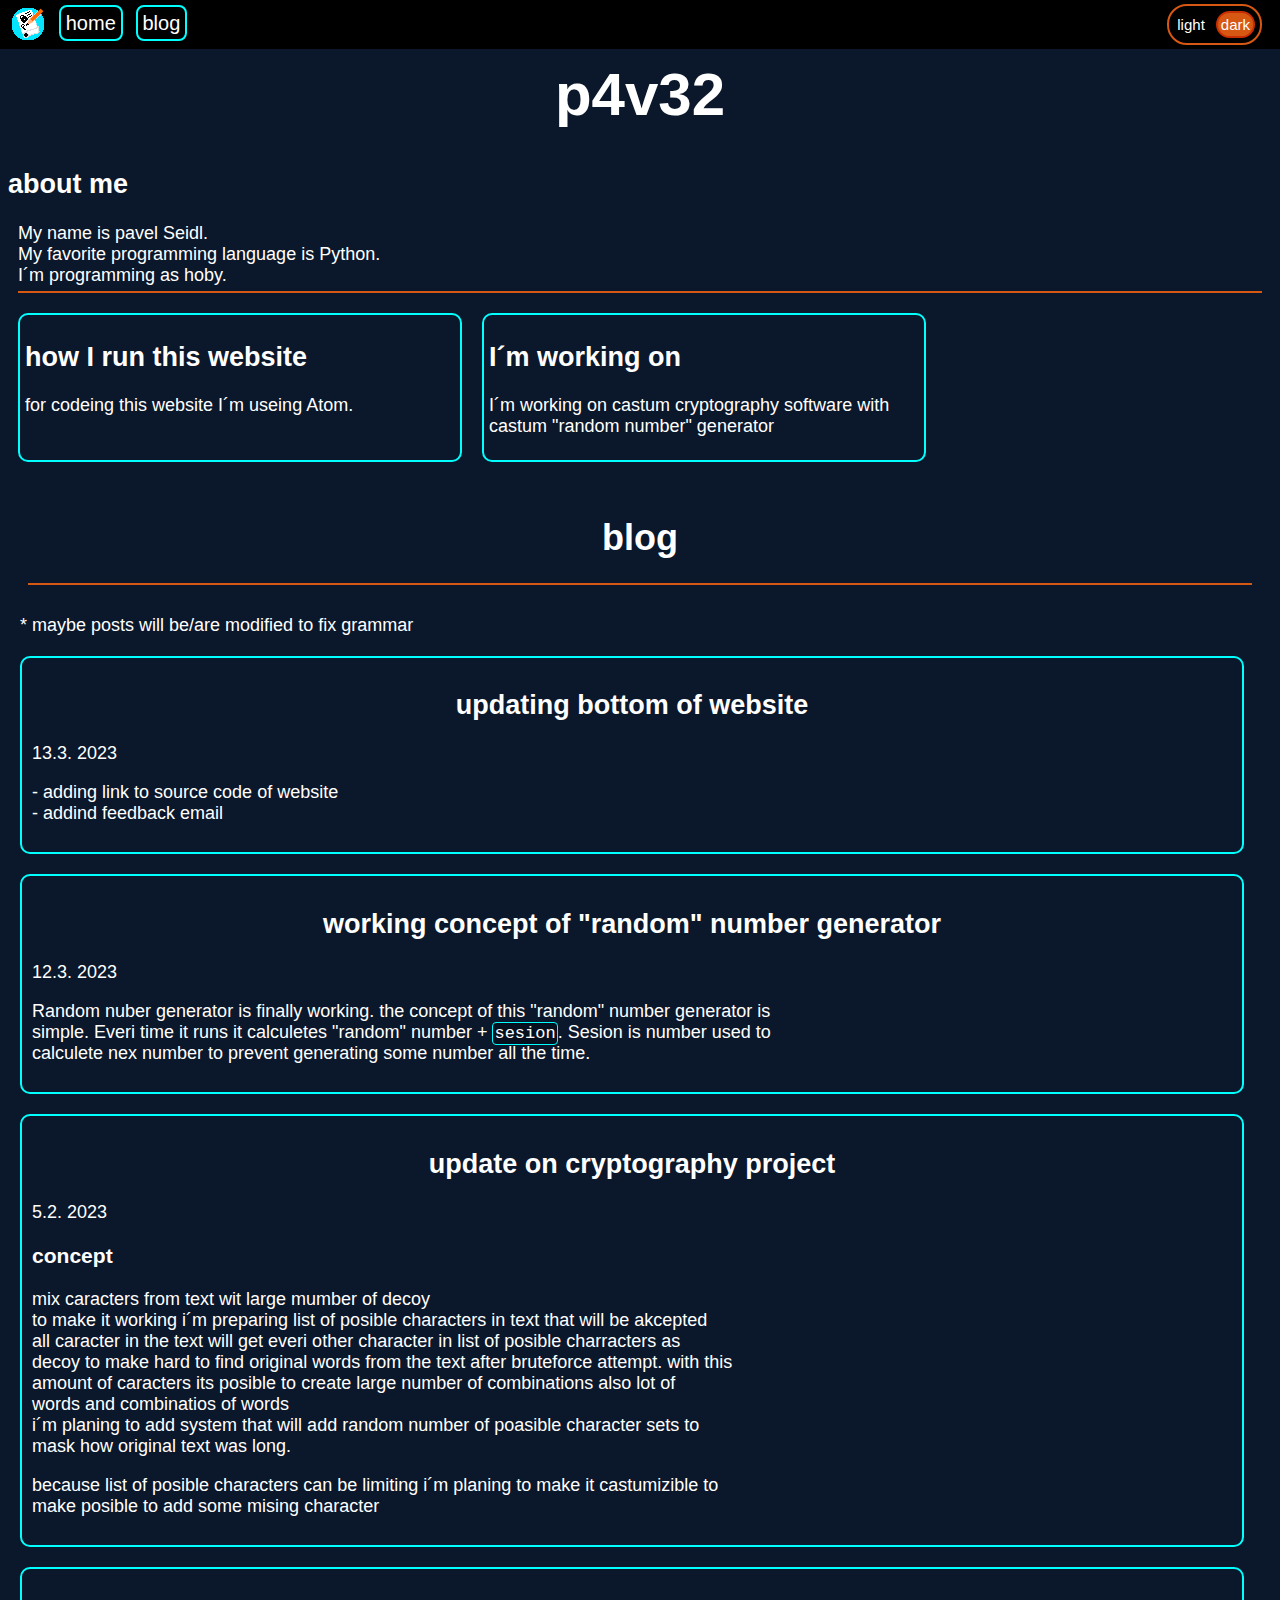
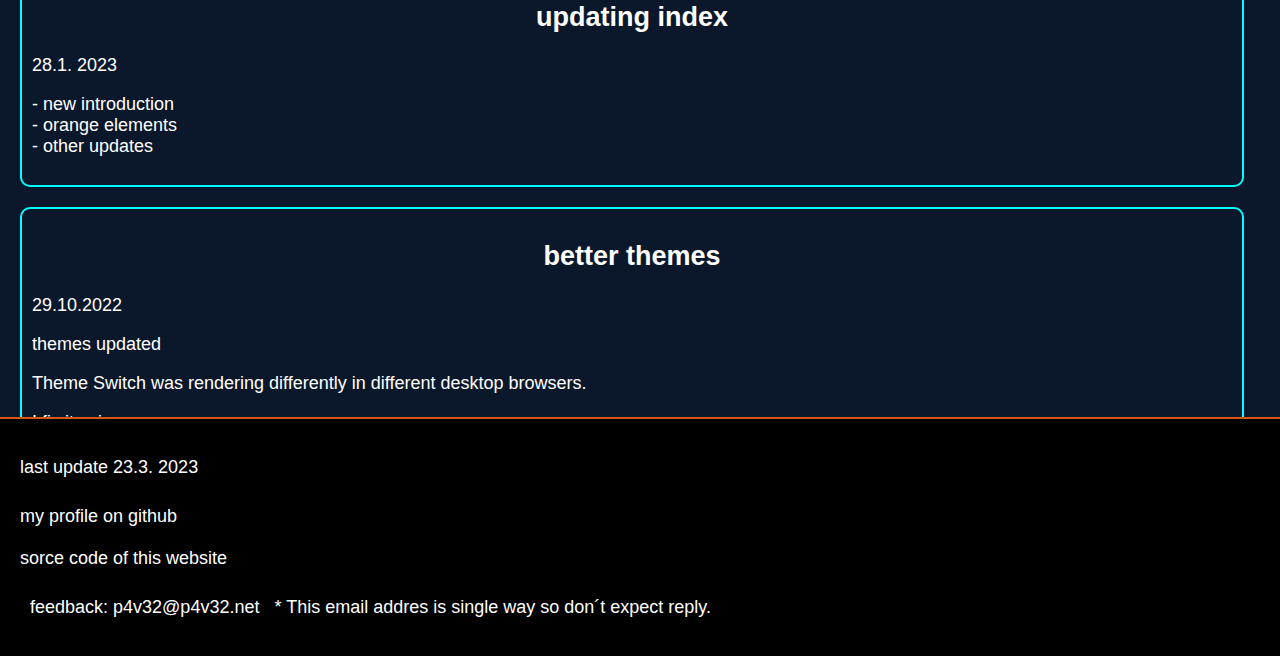
==== index.html @ ca7249e0 "updating time" ====
<!DOCTYPE html>
<html>
  <head>
    <title>p4v32 home</title>
    <link rel="icon" type="image/x-icon" href="favicon.ico">
    <link href="stiles.css" rel="stylesheet">
  </head>
  <body>
    <div class="minemenu">
      <div id="minemenul">
     <img src="logo.png" alt="logo" class="logo">
     <a href="index.html">home</a>
     <a href="#blog">blog</a>


       </div>
<script src="svitch.js"></script>

    <table class="themetogle">

    <tr>
    <td>
     <button type="button" name="button" style="padding:3px;
     background-color:black;
     font-size:15px;
     color:white;
     border: 0px solid" id="butonlight"
     onclick="lighti();">
     light</button>
    </td>
    <td>
     <button type="button" name="button" style="padding:3px;
     background-color:var(--myorange);
     font-size:15px;
     color:white;
     border: 2px solid var(--myorange2);
     border-radius: 20px;" id="butondark"
     onclick="darki();">
    dark</button>
    </td>
    </tr>
    </table>
    </div>

<div class="main">



    <h1 class="largehadding">p4v32</h1>
    <h2>about me</h2>
   <p id="intro">My name is pavel Seidl. <br>
      My favorite programming language is Python. <br>
      I´m programming as hoby.<br>
      </p>
<div id="flex">



      <div class="top">

      <h2>how I run this website</h2>
      <p> for codeing this website I´m useing Atom.</p>
       </div>

<div class="top">
  <h2>I´m working on</h2>
  <p>I´m working on castum cryptography software with <br>
    castum "random number" generator </p>
</div>

<div class="separator">
  <h1>blog</h1>
</div>

   <div class="postbackround" id="blog">
     <p style="margin-left:20px;">* maybe posts will be/are modified to fix grammar</p>

<div class="posts">
  <h2 style="text-align: center;">updating bottom of website</h2>
  <p>13.3. 2023</p>
    <p>- adding link to source code of website <br>
       - addind feedback email</p>
</div>

<div class="posts">
  <h2 style="text-align: center;">working concept of "random" number generator</h2>
  <p>12.3. 2023</p>

  <p>Random nuber generator is finally working. the concept of this "random" number generator is <br>
    simple. Everi time it runs it calculetes "random" number + <code>sesion</code>. Sesion is number used to<br>
    calculete nex number to prevent generating some number all the time.</p>
</div>

<div class="posts">
  <h2 style="text-align: center;">update on cryptography project</h2>
  <p>5.2. 2023</p>
  <h3>concept</h3>
  <p>mix caracters from text wit large mumber of decoy <br>
  to make it working i´m preparing list of posible characters in text that will be akcepted <br>
  all caracter in the text will get everi other character in list of posible charracters as <br>
  decoy to make hard to find original words from the text after bruteforce attempt. with this <br>
  amount of caracters its posible to create large number of combinations also lot of <br>
  words and combinatios of words<br>
  i´m planing to add system that will add random number of poasible character sets to <br>mask how
  original text was long.
  </p>
  <p>because list of posible characters can be limiting i´m planing to make it castumizible to <br>
     make posible to add some mising character</p>
</div>

<div class="posts">
  <h2 style="text-align:center">updating index</h2>
  <p>28.1. 2023</p>
  <p> - new introduction <br> - orange elements <br>- other updates</p>
</div>
     <div class="posts">
       <h2 style="text-align:center">better themes</h2>
       <p>29.10.2022</p>
       <p>themes updated</p>
       <p>Theme Switch was rendering differently in different desktop browsers.</p>
       <p>I fix it using css</p>
       <p>on smartphone it's not fulli fixed</p>
     </div>
    <div class="posts">
      <h2 style="text-align: center">themes fixed</h2>
      <p>27.10.2022</p>
      <p>The theme Switch is finally working.</p>
      <p>The Switch are 2 buttons with css and js.</p>
    </div>
    <div class="posts">
      <h2 style="text-align: center">The first post</h2>
      <p>26.10. 2022</p>
      <p>This webpage is in development.</p>
      <p>The theme toggle is broken.</p>
      <p>On this page are testing post.</p>
    </div>

    </div>
  </div>




   <div class="bottom">
     <div id="links">
     <p>last update 23.3. 2023</p>
     <a href="https://github.com/p4v32">my profile on github</a><br><br>
     <a href="https://github.com/p4v32/p4v32-web">sorce code of this website</a>
     <p><a href="mailto:p4v32@p4v32.net?subject=feedback">feedback: p4v32@p4v32.net</a> * This email addres is  single way so don´t expect reply.</p>

   </div>
  </body>
</html>
---- stiles.css ----
:root{
  --codebg: #07101e;
  --codeborder: Cyan;
  --myorange:#d65813;
  --myorange2:#c72e04;
  --linkcolor:Cyan;
}

::-webkit-scrollbar{
  width: 10px;
  height: 10px;
  background: var(--codebg);
  border-radius: 10px;
}
::-webkit-scrollbar-thumb{
  background: gray;
  border-radius: 10px;
}
::-webkit-scrollbar-track{
  border-radius: 10px;
}

body{
  background-color:#0b172a;
  color:white;
  font-family: sans-serif;
  border-color: Cyan;
  font-size: 17px;
  overflow-x: hidden;
  }

.main{
    margin-top: 60px;
    font-family: sans-serif;
    font-size: 18px;
    border-color: inherit;

  }
.top{
  border: 2px solid;
  border-color: inherit;
  padding: 5px;
  margin: 10px;
  border-radius: 10px;
  max-width: 450px;
  min-width: 430px;
/*  float: left; */
}
#flex{
  display: flex;
  flex-direction: row;
  flex-flow: wrap;
  border-color: inherit;
}

.minemenu{
  background-color:black;
  text-align: left;
  padding:12px;
  margin-left: -8px;
  margin-right: -8px;
  position: fixed;
  top:0;
  width: 100%;
  margin-bottom: 5px;
  }

.minemenu a{

  color:white;
  text-decoration:none;
  margin:4px;
  border: 2px solid Cyan;
  border-radius: 8px;
  font-size:20px;
  padding: 5px;
  }
#minemenul{
  float: left;
}

#intro{
  border-bottom: 2px solid var(--myorange);
  margin: 10px;
  padding-bottom: 5px;
}
.largehadding{
  font-size: 60px;
  text-align: center;
}
.tablestyle{
  border: 2px solid;
  border-color: inherit;
  border-radius: 8px;
  margin-top: 20px;
  margin-left: 10px;
  text-align: center;
  border-spacing: 10px;
  font-family: monospace;
  text-decoration: none;
  }
.tablestyle a{
  color: white;
  padding: 10px;
  text-decoration: none;
  }
.tablestyle td{
  border: 2px solid;
  border-color: inherit;
  border-radius: 8px;
  padding: 20px;
  font-size: inherit;
  }
.tablestyle tr{
  border-color: inherit;
}
.tablestyle th{
  padding: 6px;
  font-size: 20px;
}
.posts{
  background-color: inherit;
  text-align: left;
  border: 2px solid;
  border-color: inherit;
  border-radius: 10px;
  color: inherit;
  margin: 20px;
  padding: 10px;
}
.separator{
  text-align: center;
  width: 100%;
  border-bottom: 2px solid var(--myorange);
  margin: 20px;
  }


.themetogle{
/*  position: absolute;
  right: 0px;
  top: 0px;*/
  float: right;
  margin-top: -8px;
  margin-bottom: -8px;
  margin-right: 30px;
  border: 2px solid var(--myorange);
  border-radius: 20px;
}
.themetogle td{
  padding:3px;
  font-size: 15px;
  font-weight: bold;
}

.postbackround{
  margin:-8px;
  margin-bottom: -20px;
  padding-bottom: 30px;
  max-height: 1400px;
  width: 100%;
  overflow-y: auto;
  border-color: inherit;
}
.bottom{
  background-color:black;
  text-align: left;
  padding:10px;
  margin:-8px;
  margin-top: 10px;
  color: white;
  width: 100%;
  border-top: 2px solid var(--myorange);
  overflow: hidden;
  position: sticky;

}
.bottom a{
  color: white;
  text-decoration: none;
  padding: 10px;


}
.bottom p{
  padding: 10px;
}
#license{
  max-width: 500px;
  position: absolute;
  right: 0;
  bottom: 0;
  margin-right: 10px;
  margin-bottom: 20px;
  text-align: center;


}

#links{
  float: left;
}

.logo{
  margin-top: -10px;
  margin-bottom: -10px;
  margin-right: 6px;
}

.codeblock{
  background-color: var(--codebg);
  border: 2px solid;
  border-color: var(--codeborder);
  border-radius: 10px;
  padding: 5px;
  max-width: 800px;
  margin-top: 5px;
  color: inherit;
  font-family: monospace;
  font-size: 17px;
  white-space: pre;
  overflow-x: scroll;
}

code{
  background-color: var(--codebg);
  border: 1px solid;
  border-color: var(--codeborder);
  border-radius: 4px;
  padding: 1px;
  max-width: 800px;
  color: inherit;
  font-family: monospace;
  font-size: 17px;
}

#content{
  margin-top: 80px;
  margin-left: 50px;
}

#side{
  background-color: black;
  max-width: 150px;
  position: fixed;
  left: 0;
  top: 0;
  margin-top: 45px;
  height: 100%;
  padding: 20px;
  font-size: 20px;
  color: white;
  }

#side a{
  color: Cyan;
}

.toggle{
  position: fixed;
  left: 0;
  top: 0;
  margin-top: 55px;
  margin-left: 4px;
  background-color: var(--myorange);
  color: white;
  border-Color: var(--myorange2);
  border-radius: 12px;
  height: 30px;
}

.orangeline{
  border-bottom: 2px solid var(--myorange);
  width: 100%;
  margin-right: 100px;
}
li{
  color: Cyan;
}
a{
  color: var(--linkcolor);
  }

@media (max-width: 470px){
  .themetogle{
    margin-top: 10px;
    margin-bottom: -8px;
  }

  .main{
    margin-top: 100px;
  }
  #content{
    margin-top: 100px;
  }

  .toggle{
    margin-top: 75px;
  }
  #flex{
    margin-left: 0%;
  }

}
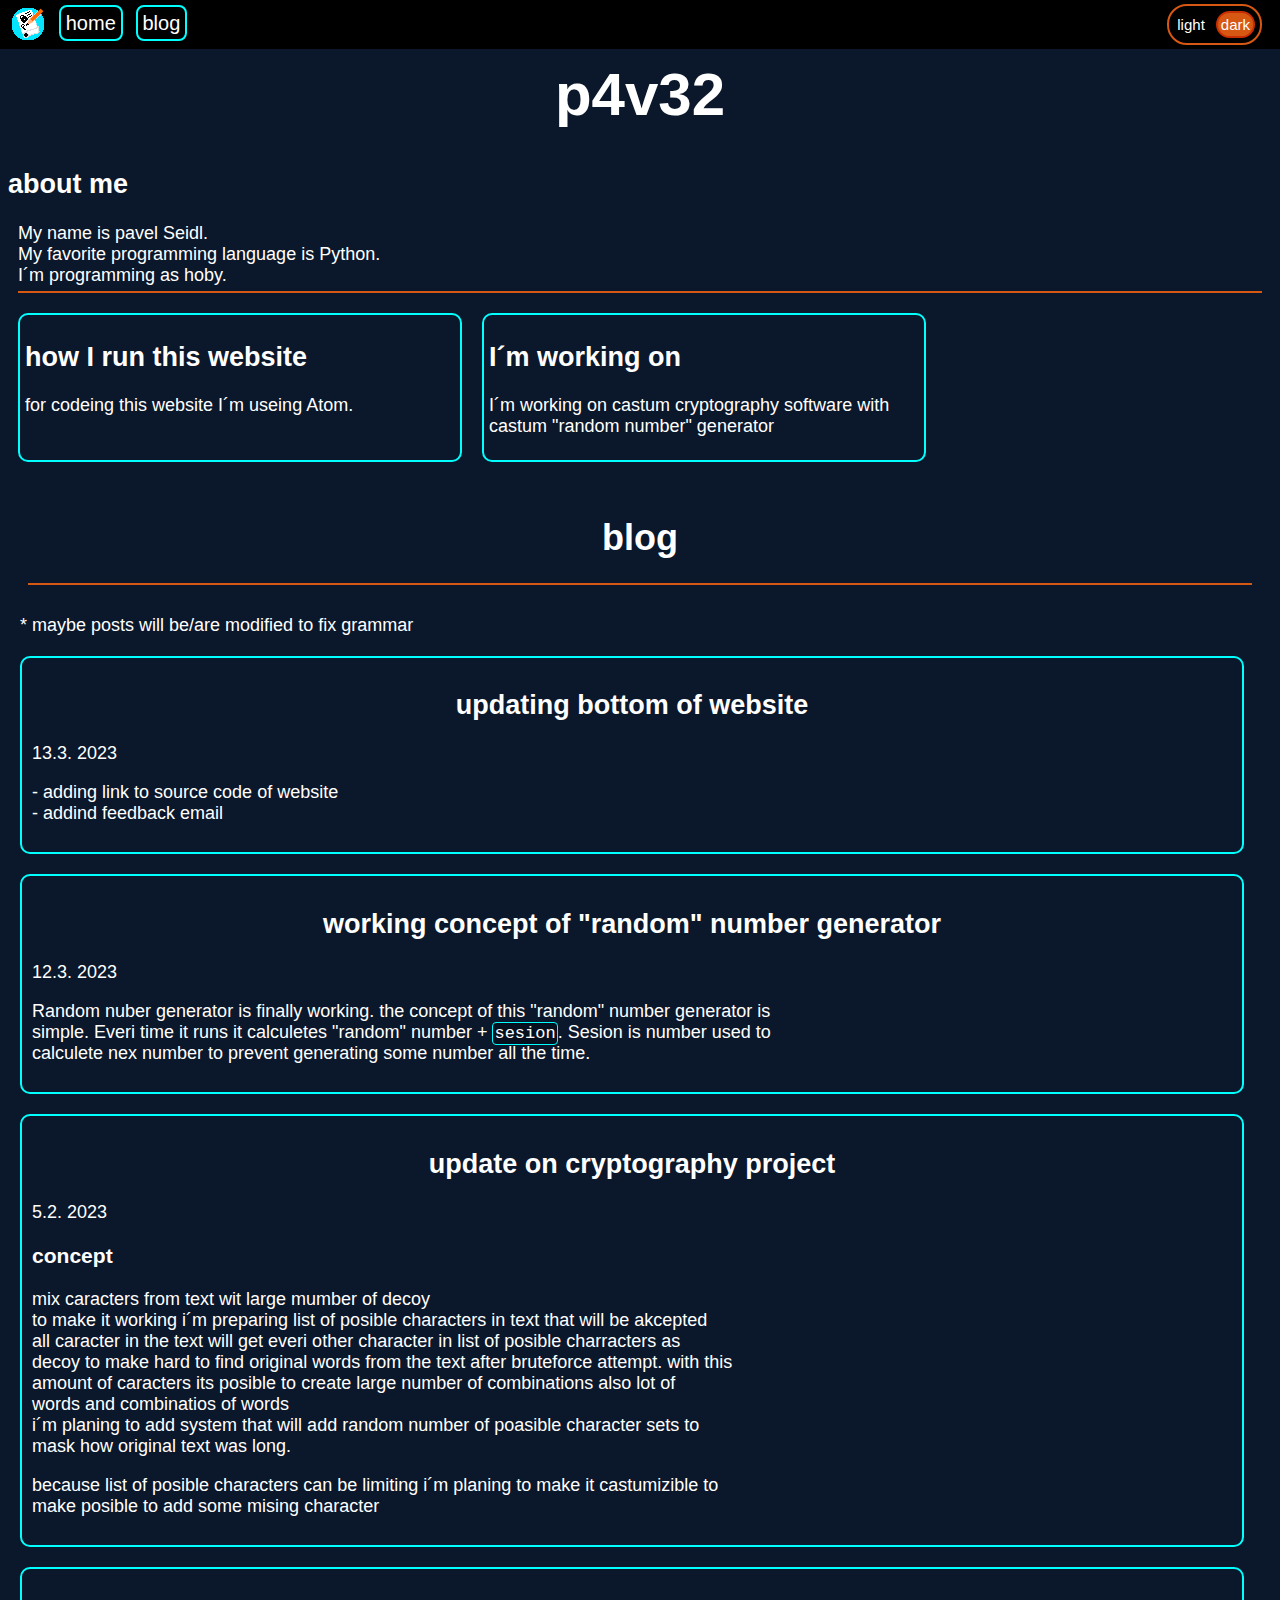
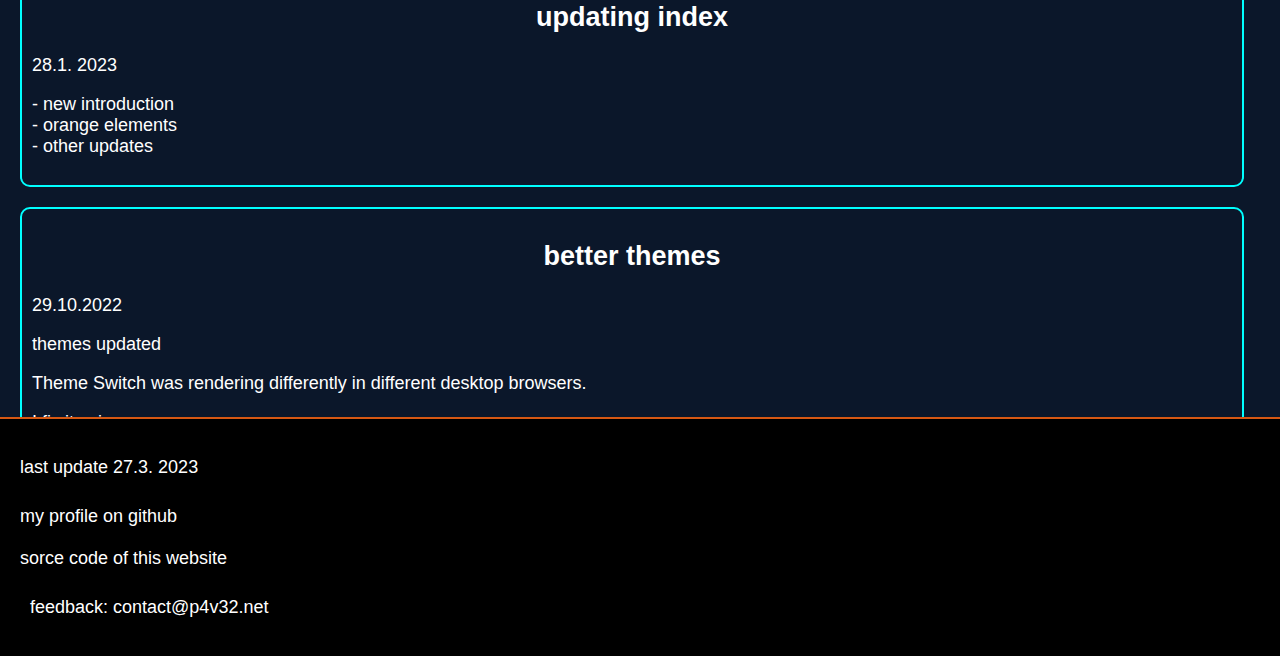
==== commit 652ae433: "Update index.html" ====
--- a/index.html
+++ b/index.html
@@ -143,10 +143,10 @@
 
    <div class="bottom">
      <div id="links">
-     <p>last update 23.3. 2023</p>
+     <p>last update 27.3. 2023</p>
      <a href="https://github.com/p4v32">my profile on github</a><br><br>
      <a href="https://github.com/p4v32/p4v32-web">sorce code of this website</a>
-     <p><a href="mailto:p4v32@p4v32.net?subject=feedback">feedback: p4v32@p4v32.net</a> * This email addres is  single way so don´t expect reply.</p>
+     <p><a href="mailto:contact@p4v32.net?subject=feedback">feedback: contact@p4v32.net</a></p>
 
    </div>
   </body>
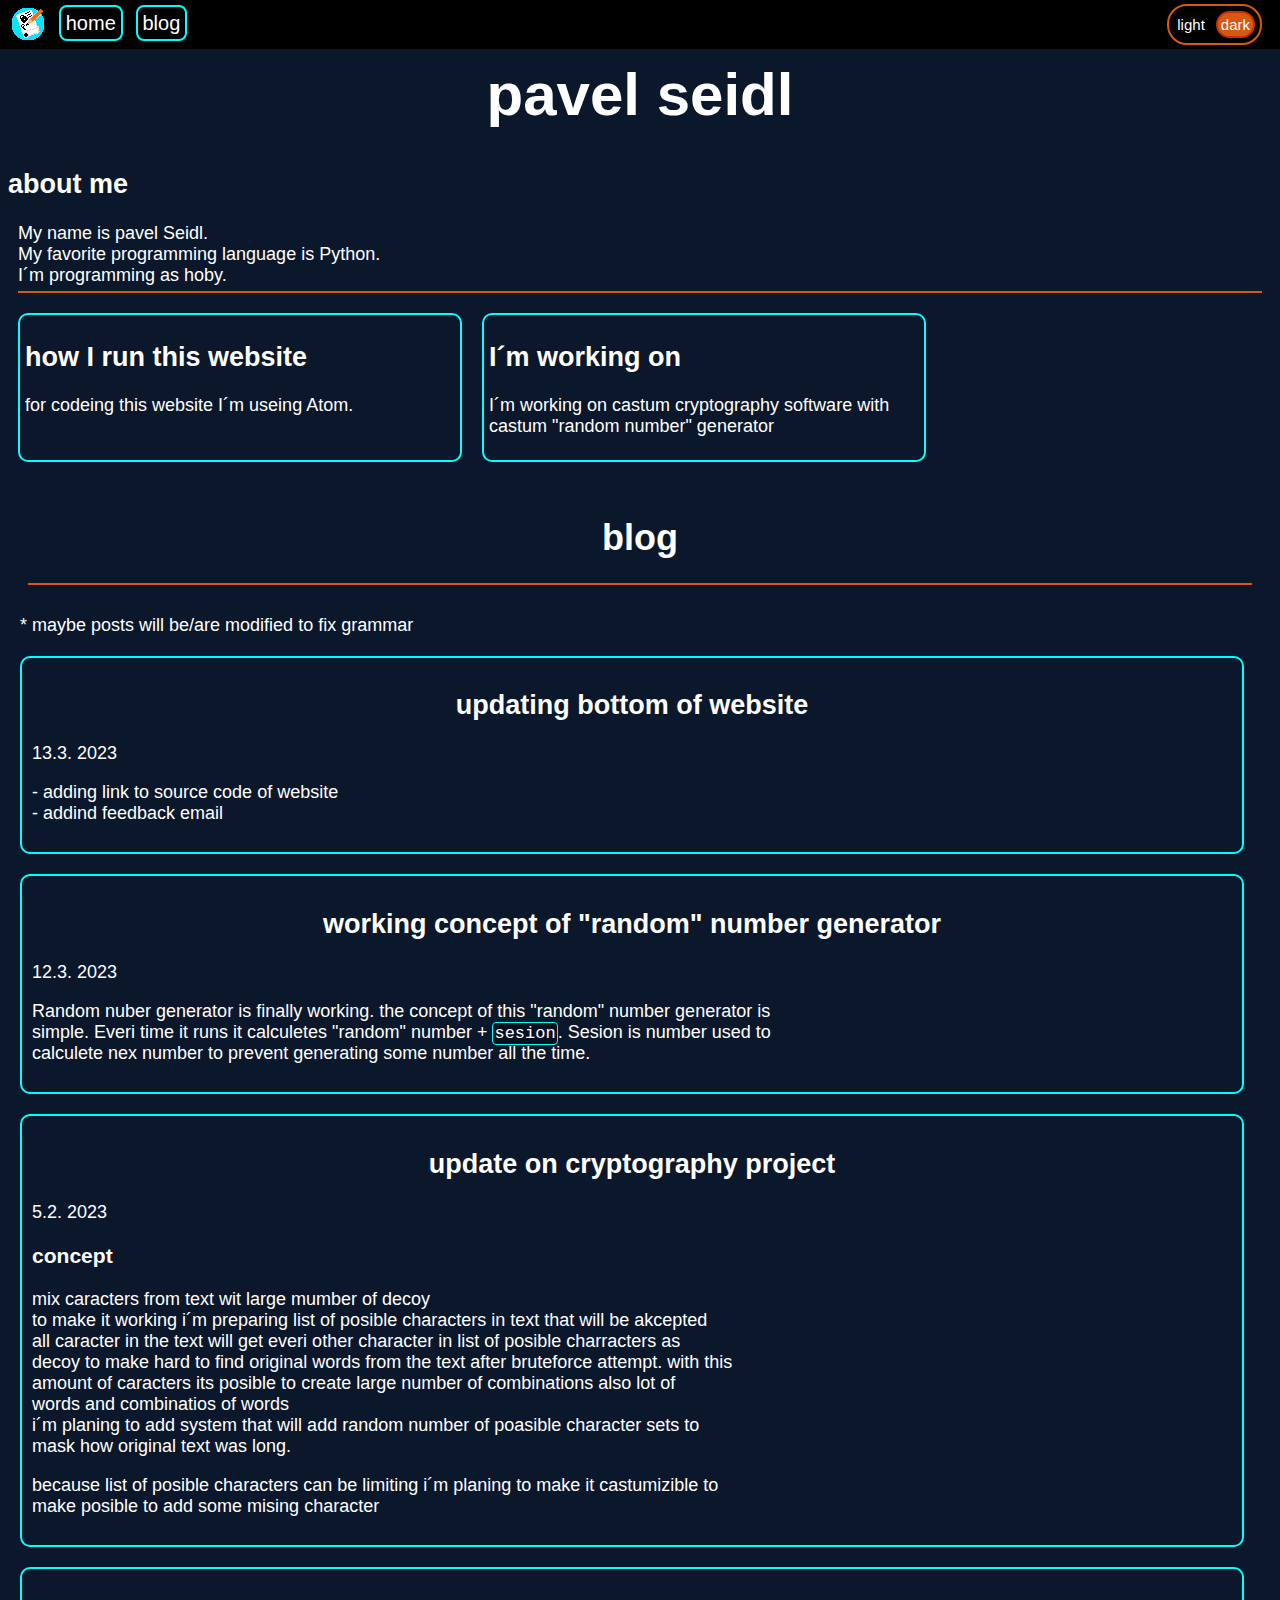
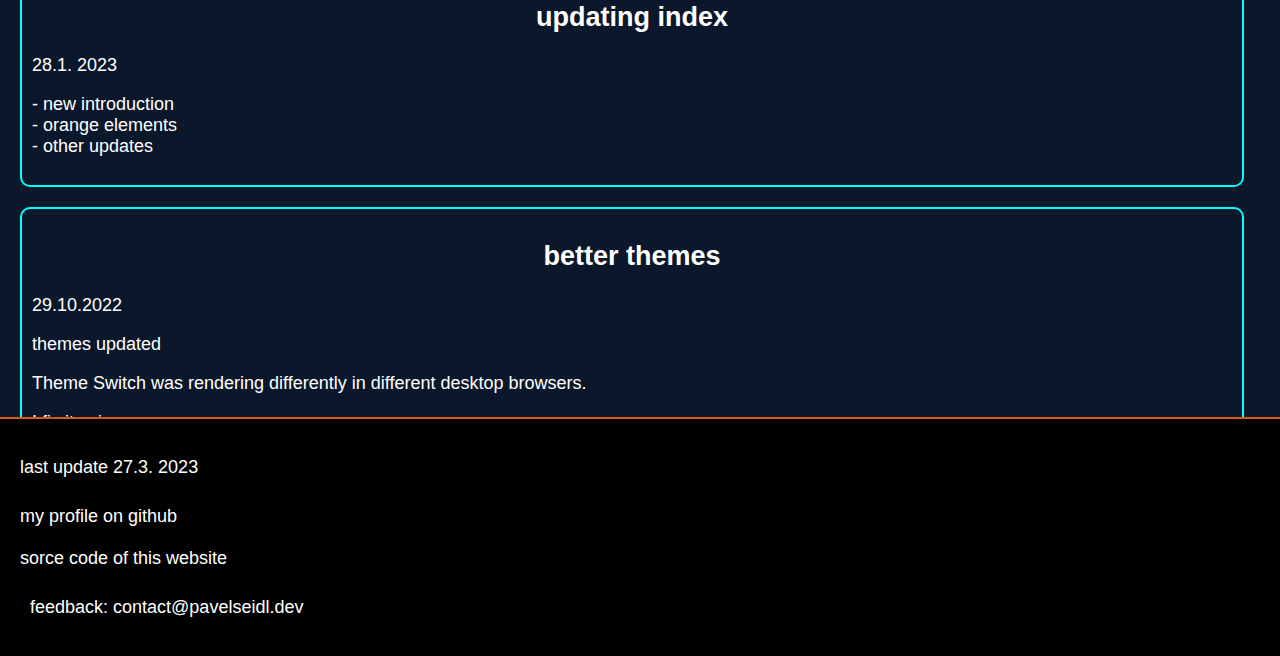
==== commit 58cc6a4c: "Update index.html" ====
--- a/index.html
+++ b/index.html
@@ -46,7 +46,7 @@
 
 
 
-    <h1 class="largehadding">p4v32</h1>
+    <h1 class="largehadding">pavel seidl</h1>
     <h2>about me</h2>
    <p id="intro">My name is pavel Seidl. <br>
       My favorite programming language is Python. <br>
@@ -146,7 +146,7 @@
      <p>last update 27.3. 2023</p>
      <a href="https://github.com/p4v32">my profile on github</a><br><br>
      <a href="https://github.com/p4v32/p4v32-web">sorce code of this website</a>
-     <p><a href="mailto:contact@p4v32.net?subject=feedback">feedback: contact@p4v32.net</a></p>
+     <p><a href="mailto:contact@pavelseidl.dev?subject=feedback">feedback: contact@pavelseidl.dev</a></p>
 
    </div>
   </body>
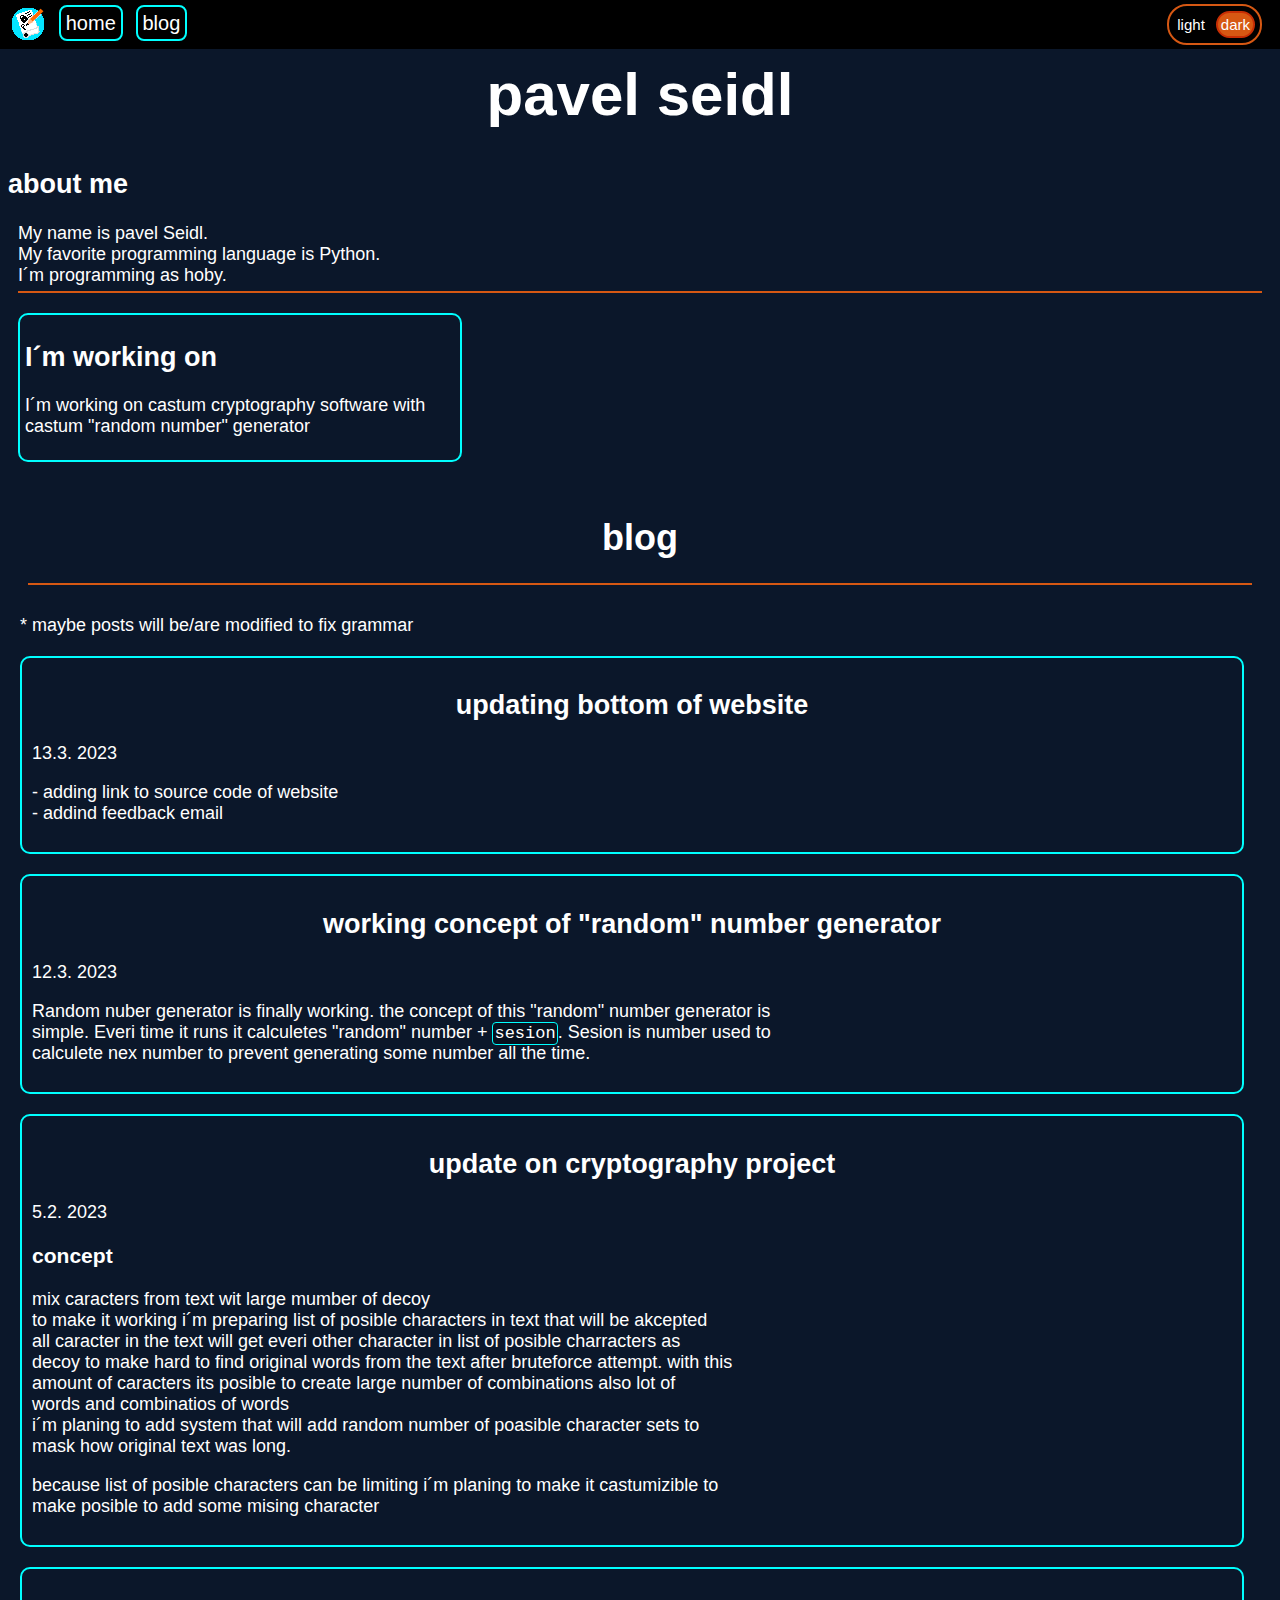
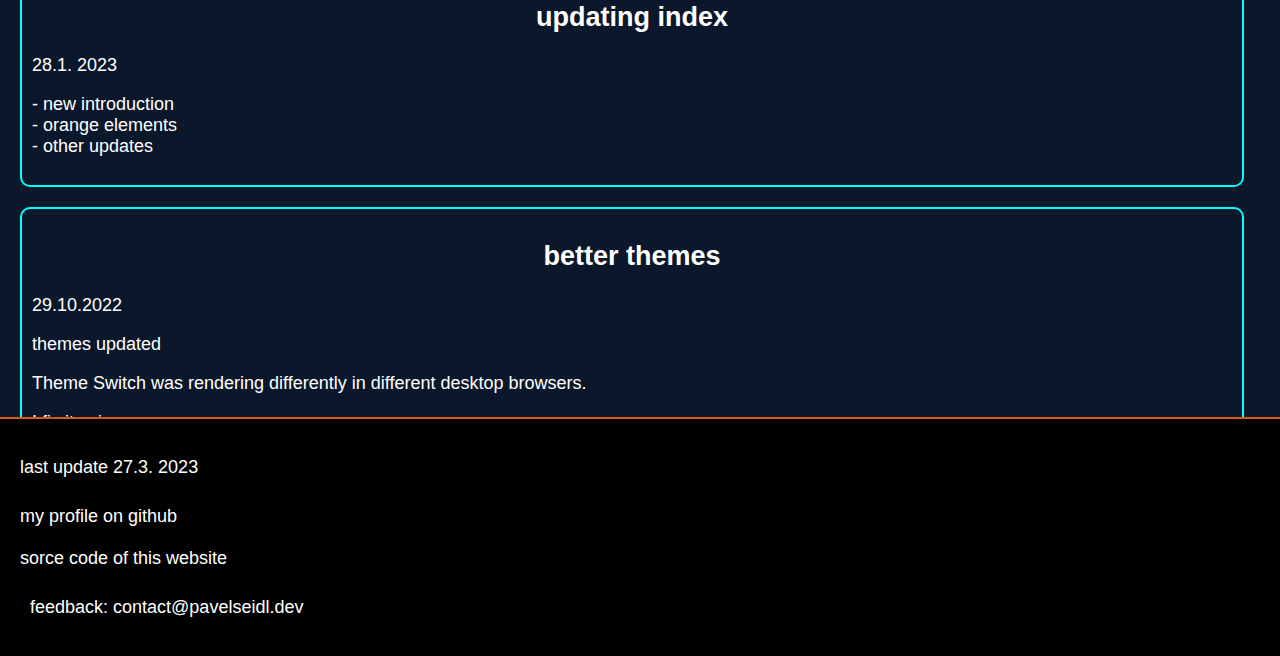
==== commit 1415e789: "Update index.html" ====
--- a/index.html
+++ b/index.html
@@ -56,11 +56,7 @@
 
 
 
-      <div class="top">
-
-      <h2>how I run this website</h2>
-      <p> for codeing this website I´m useing Atom.</p>
-       </div>
+      
 
 <div class="top">
   <h2>I´m working on</h2>
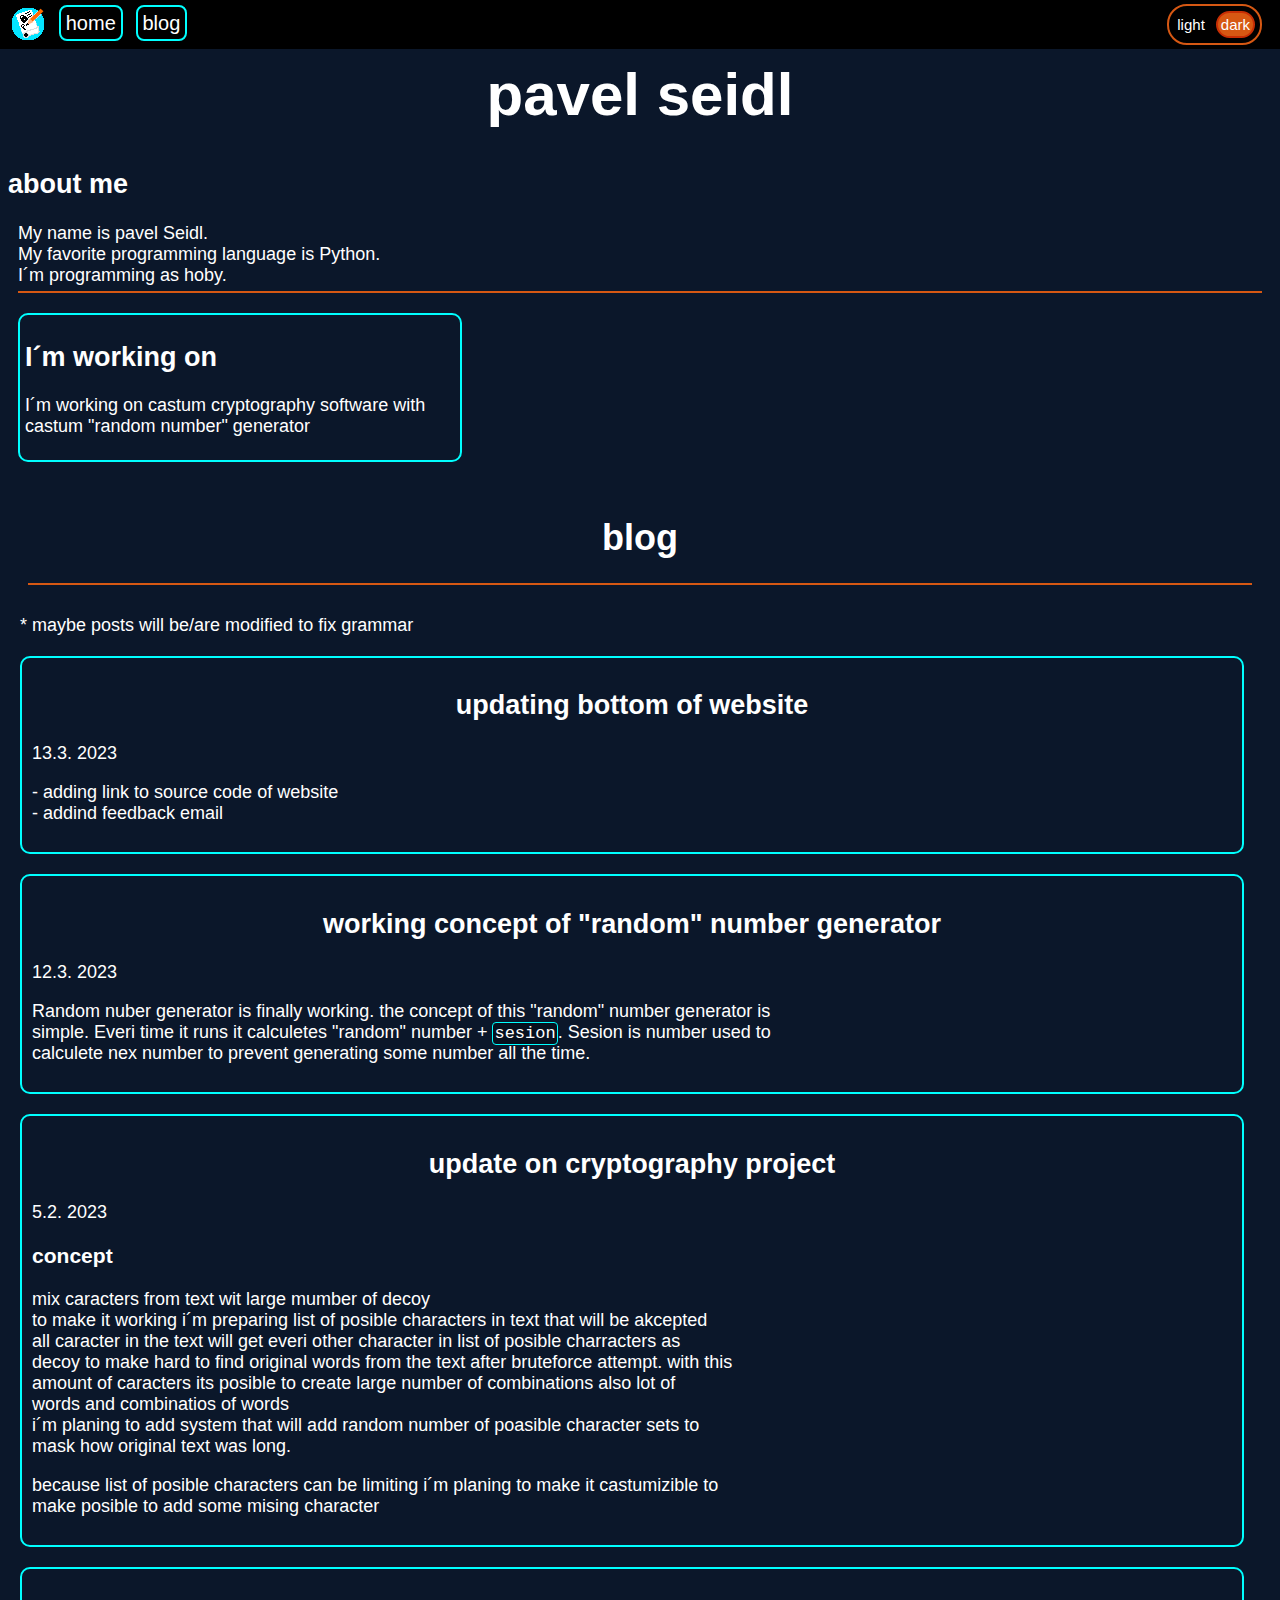
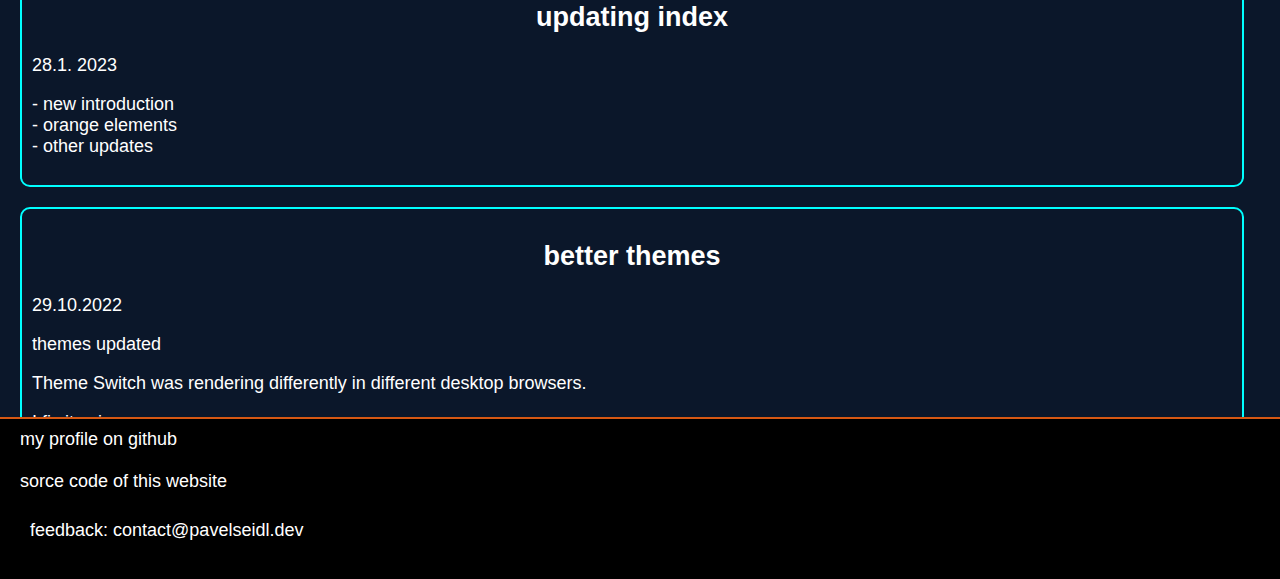
==== commit 717866a3: "Update index.html" ====
--- a/index.html
+++ b/index.html
@@ -139,7 +139,7 @@
 
    <div class="bottom">
      <div id="links">
-     <p>last update 27.3. 2023</p>
+     
      <a href="https://github.com/p4v32">my profile on github</a><br><br>
      <a href="https://github.com/p4v32/p4v32-web">sorce code of this website</a>
      <p><a href="mailto:contact@pavelseidl.dev?subject=feedback">feedback: contact@pavelseidl.dev</a></p>
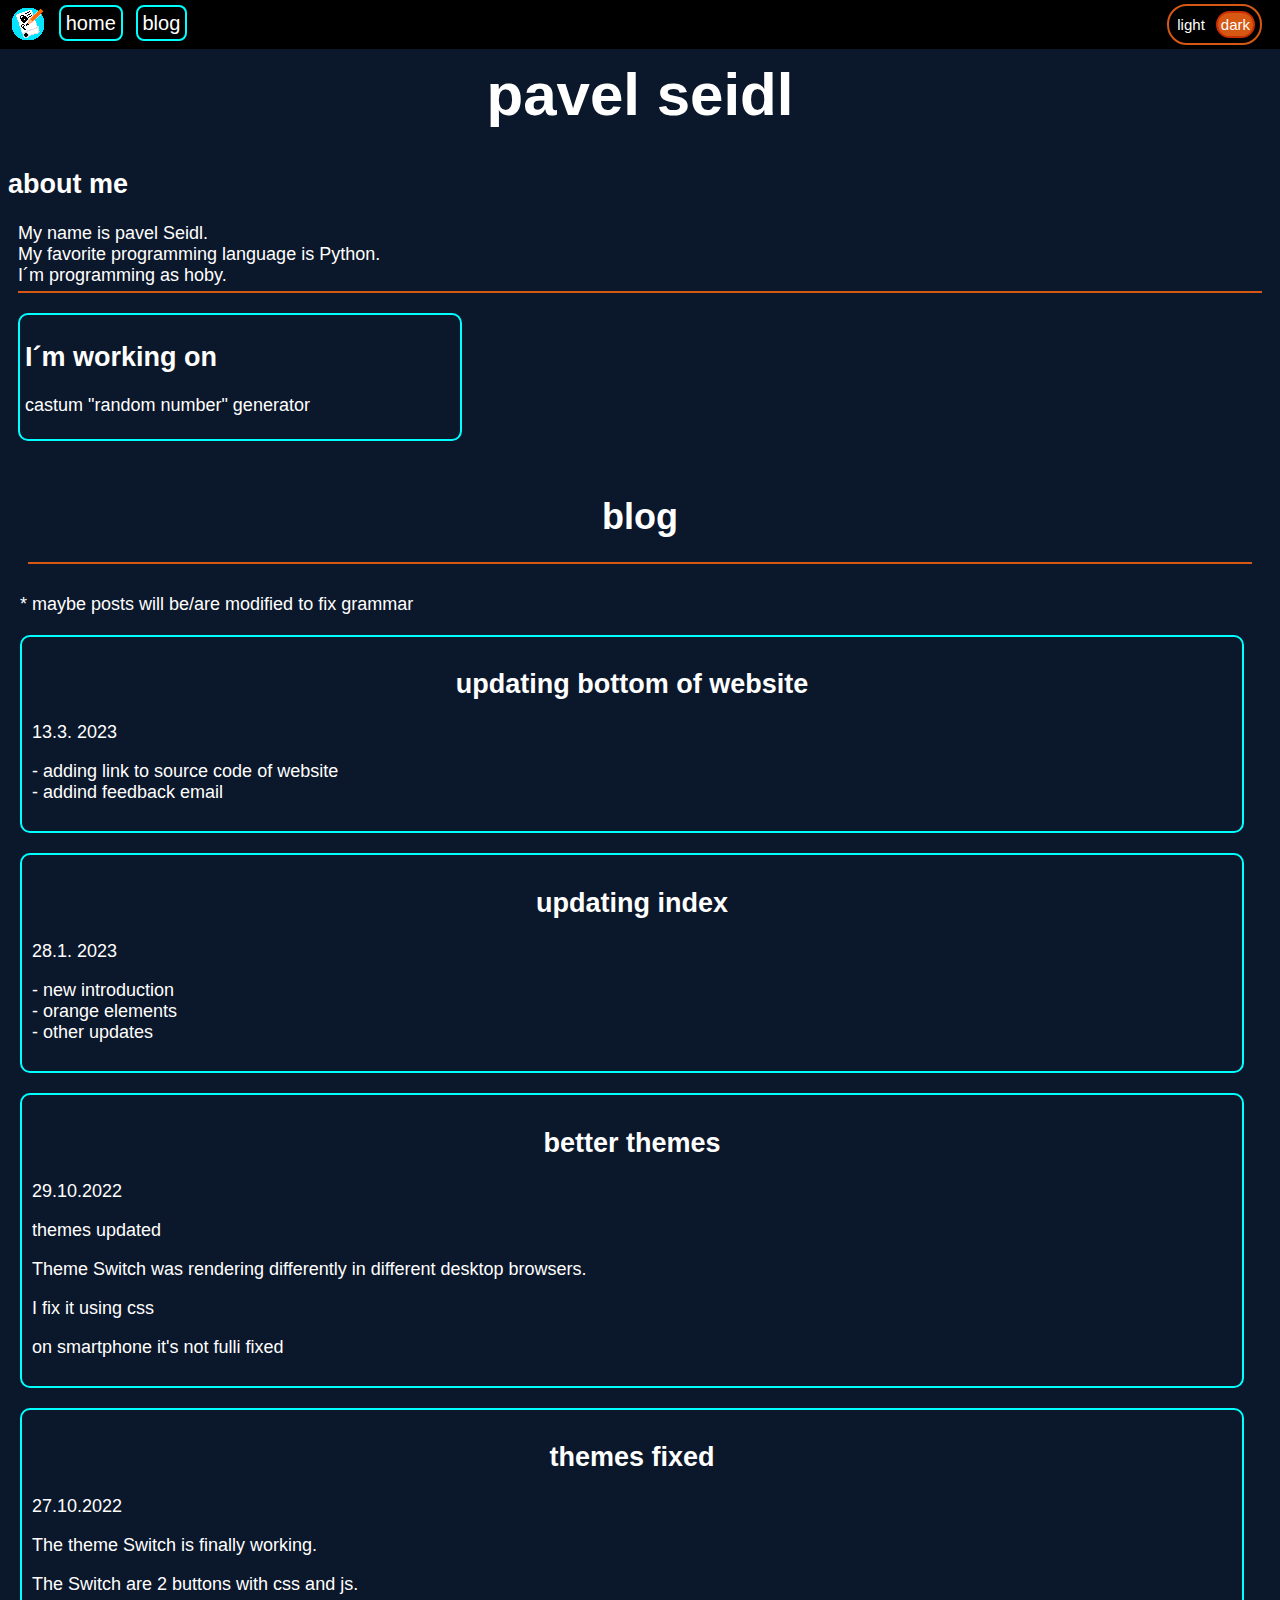
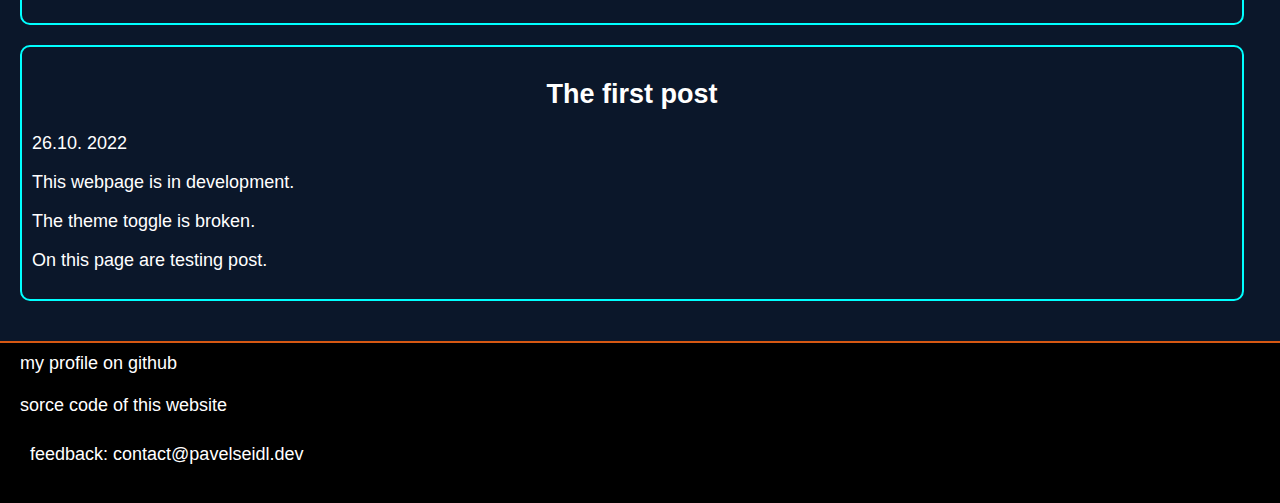
==== commit 07a50b28: "Update index.html" ====
--- a/index.html
+++ b/index.html
@@ -1,7 +1,8 @@
 <!DOCTYPE html>
 <html>
   <head>
-    <title>p4v32 home</title>
+    <meta charset="utf-8">
+    <title>Pavel seidl</title>
     <link rel="icon" type="image/x-icon" href="favicon.ico">
     <link href="stiles.css" rel="stylesheet">
   </head>
@@ -60,7 +61,7 @@
 
 <div class="top">
   <h2>I´m working on</h2>
-  <p>I´m working on castum cryptography software with <br>
+  
     castum "random number" generator </p>
 </div>
 
@@ -78,31 +79,6 @@
        - addind feedback email</p>
 </div>
 
-<div class="posts">
-  <h2 style="text-align: center;">working concept of "random" number generator</h2>
-  <p>12.3. 2023</p>
-
-  <p>Random nuber generator is finally working. the concept of this "random" number generator is <br>
-    simple. Everi time it runs it calculetes "random" number + <code>sesion</code>. Sesion is number used to<br>
-    calculete nex number to prevent generating some number all the time.</p>
-</div>
-
-<div class="posts">
-  <h2 style="text-align: center;">update on cryptography project</h2>
-  <p>5.2. 2023</p>
-  <h3>concept</h3>
-  <p>mix caracters from text wit large mumber of decoy <br>
-  to make it working i´m preparing list of posible characters in text that will be akcepted <br>
-  all caracter in the text will get everi other character in list of posible charracters as <br>
-  decoy to make hard to find original words from the text after bruteforce attempt. with this <br>
-  amount of caracters its posible to create large number of combinations also lot of <br>
-  words and combinatios of words<br>
-  i´m planing to add system that will add random number of poasible character sets to <br>mask how
-  original text was long.
-  </p>
-  <p>because list of posible characters can be limiting i´m planing to make it castumizible to <br>
-     make posible to add some mising character</p>
-</div>
 
 <div class="posts">
   <h2 style="text-align:center">updating index</h2>
